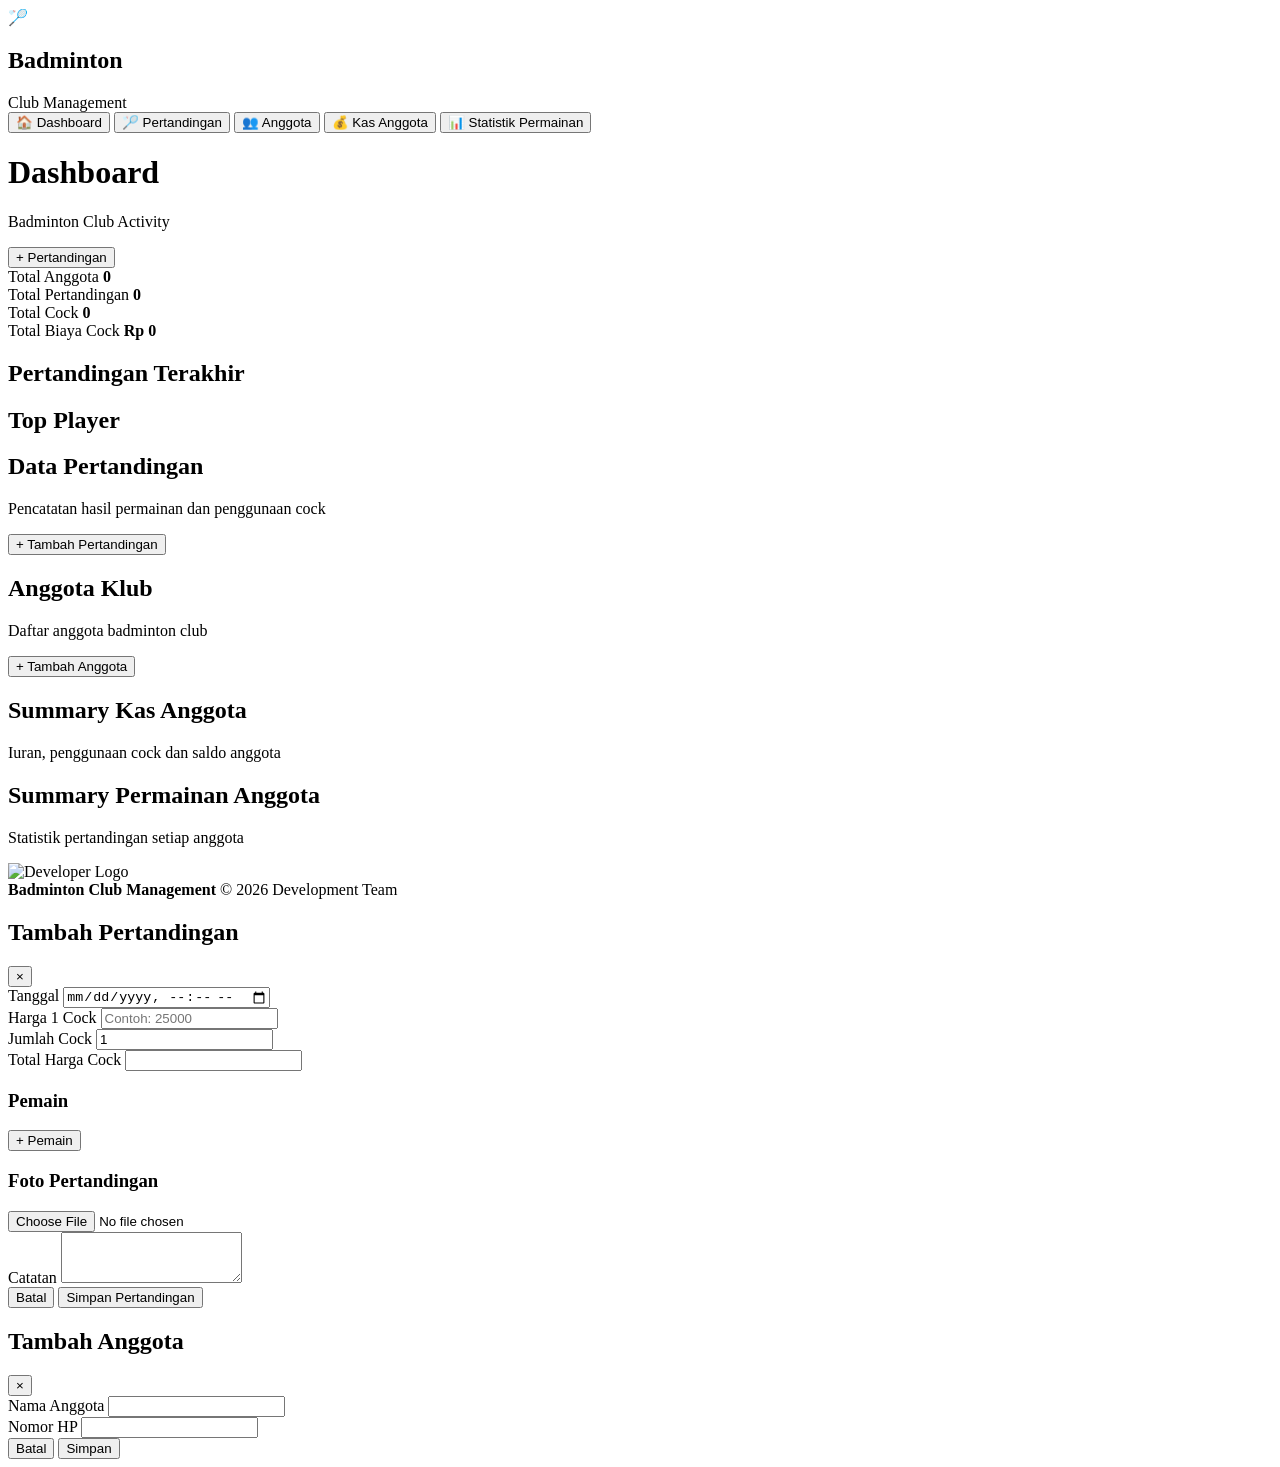
==== badminton/korlap/index.html @ 0895df70 "Add initial HTML structure for badminton club management" ====
<!DOCTYPE html>
<html lang="id">

<head>
    <meta charset="UTF-8">
    <meta name="viewport" content="width=device-width, initial-scale=1.0">

    <title>Badminton Club Management</title>

    <link rel="stylesheet" href="style.css">
</head>

<body>

    <!-- SIDEBAR -->
    <aside class="sidebar">

        <div class="brand">
            <div class="brand-icon">🏸</div>

            <div>
                <h2>Badminton</h2>
                <span>Club Management</span>
            </div>
        </div>

        <nav>

            <button class="nav-item active" data-page="dashboard">
                🏠 Dashboard
            </button>

            <button class="nav-item" data-page="matches">
                🏸 Pertandingan
            </button>

            <button class="nav-item" data-page="members">
                👥 Anggota
            </button>

            <button class="nav-item" data-page="cash">
                💰 Kas Anggota
            </button>

            <button class="nav-item" data-page="statistics">
                📊 Statistik Permainan
            </button>

        </nav>

    </aside>


    <!-- MAIN -->
    <main class="main">

        <!-- HEADER -->
        <header class="header">

            <div>
                <h1 id="pageTitle">Dashboard</h1>

                <p>
                    Badminton Club Activity
                </p>
            </div>

            <div class="header-actions">

                <button
                    class="btn primary"
                    id="addMatchBtn">
                    + Pertandingan
                </button>

            </div>

        </header>


        <!-- DASHBOARD -->
        <section id="dashboardPage" class="page">

            <div class="stats-grid">

                <div class="stat-card">
                    <span>Total Anggota</span>
                    <strong id="totalMembers">0</strong>
                </div>

                <div class="stat-card">
                    <span>Total Pertandingan</span>
                    <strong id="totalMatches">0</strong>
                </div>

                <div class="stat-card">
                    <span>Total Cock</span>
                    <strong id="totalCock">0</strong>
                </div>

                <div class="stat-card">
                    <span>Total Biaya Cock</span>
                    <strong id="totalCockCost">
                        Rp 0
                    </strong>
                </div>

            </div>


            <div class="dashboard-grid">

                <div class="card">

                    <div class="card-header">
                        <h2>Pertandingan Terakhir</h2>
                    </div>

                    <div id="recentMatches">
                    </div>

                </div>


                <div class="card">

                    <div class="card-header">
                        <h2>Top Player</h2>
                    </div>

                    <div id="topPlayers">
                    </div>

                </div>

            </div>

        </section>


        <!-- MATCHES -->
        <section
            id="matchesPage"
            class="page hidden">

            <div class="section-header">

                <div>
                    <h2>Data Pertandingan</h2>

                    <p>
                        Pencatatan hasil permainan dan penggunaan cock
                    </p>
                </div>

                <button
                    class="btn primary"
                    id="addMatchBtn2">
                    + Tambah Pertandingan
                </button>

            </div>

            <div class="card">

                <div
                    id="matchesTable"
                    class="table-wrapper">
                </div>

            </div>

        </section>


        <!-- MEMBERS -->
        <section
            id="membersPage"
            class="page hidden">

            <div class="section-header">

                <div>
                    <h2>Anggota Klub</h2>

                    <p>
                        Daftar anggota badminton club
                    </p>

                </div>

                <button
                    class="btn primary"
                    id="addMemberBtn">
                    + Tambah Anggota
                </button>

            </div>

            <div class="card">

                <div
                    id="membersTable"
                    class="table-wrapper">
                </div>

            </div>

        </section>


        <!-- CASH -->
        <section
            id="cashPage"
            class="page hidden">

            <div class="section-header">

                <div>
                    <h2>Summary Kas Anggota</h2>

                    <p>
                        Iuran, penggunaan cock dan saldo anggota
                    </p>

                </div>

            </div>

            <div class="card">

                <div
                    id="cashTable"
                    class="table-wrapper">
                </div>

            </div>

        </section>


        <!-- STATISTICS -->
        <section
            id="statisticsPage"
            class="page hidden">

            <div class="section-header">

                <div>
                    <h2>Summary Permainan Anggota</h2>

                    <p>
                        Statistik pertandingan setiap anggota
                    </p>

                </div>

            </div>

            <div class="card">

                <div
                    id="statisticsTable"
                    class="table-wrapper">
                </div>

            </div>

        </section>


        <!-- FOOTER -->
        <footer>

            <div class="footer-content">

                <div class="footer-logo">
                    <!-- Logo tim developer -->
                    <img
                        src="assets/dev-logo.png"
                        alt="Developer Logo">
                </div>

                <div>
                    <strong>
                        Badminton Club Management
                    </strong>

                    <span>
                        © 2026 Development Team
                    </span>
                </div>

            </div>

        </footer>

    </main>


    <!-- MATCH MODAL -->

    <div
        id="matchModal"
        class="modal hidden">

        <div class="modal-content">

            <div class="modal-header">

                <h2 id="matchModalTitle">
                    Tambah Pertandingan
                </h2>

                <button
                    class="close-modal"
                    id="closeMatchModal">
                    ×
                </button>

            </div>


            <form id="matchForm">

                <input
                    type="hidden"
                    id="matchId">


                <div class="form-grid">

                    <div class="form-group">

                        <label>
                            Tanggal
                        </label>

                        <input
                            type="datetime-local"
                            id="matchDate"
                            required>

                    </div>


                    <div class="form-group">

                        <label>
                            Harga 1 Cock
                        </label>

                        <input
                            type="number"
                            id="cockPrice"
                            placeholder="Contoh: 25000"
                            min="0"
                            required>

                    </div>


                    <div class="form-group">

                        <label>
                            Jumlah Cock
                        </label>

                        <input
                            type="number"
                            id="cockQty"
                            min="1"
                            value="1"
                            required>

                    </div>


                    <div class="form-group">

                        <label>
                            Total Harga Cock
                        </label>

                        <input
                            type="text"
                            id="cockTotalPreview"
                            readonly>

                    </div>

                </div>


                <div class="players-section">

                    <div class="players-header">

                        <h3>
                            Pemain
                        </h3>

                        <button
                            type="button"
                            class="btn secondary"
                            id="addPlayerBtn">
                            + Pemain
                        </button>

                    </div>

                    <div id="playersContainer"></div>

                </div>


                <!-- PHOTO -->

                <div class="photo-section">

                    <h3>
                        Foto Pertandingan
                    </h3>

                    <input
                        type="file"
                        id="matchPhoto"
                        accept="image/*">

                    <div
                        id="photoPreview"
                        class="photo-preview">
                    </div>

                </div>


                <div class="form-group">

                    <label>
                        Catatan
                    </label>

                    <textarea
                        id="matchNotes"
                        rows="3">
                    </textarea>

                </div>


                <div class="modal-footer">

                    <button
                        type="button"
                        class="btn secondary"
                        id="cancelMatchBtn">
                        Batal
                    </button>

                    <button
                        type="submit"
                        class="btn primary">
                        Simpan Pertandingan
                    </button>

                </div>

            </form>

        </div>

    </div>


    <!-- MEMBER MODAL -->

    <div
        id="memberModal"
        class="modal hidden">

        <div class="modal-content small">

            <div class="modal-header">

                <h2>
                    Tambah Anggota
                </h2>

                <button
                    class="close-modal"
                    id="closeMemberModal">
                    ×
                </button>

            </div>


            <form id="memberForm">

                <div class="form-group">

                    <label>
                        Nama Anggota
                    </label>

                    <input
                        type="text"
                        id="memberName"
                        required>

                </div>


                <div class="form-group">

                    <label>
                        Nomor HP
                    </label>

                    <input
                        type="text"
                        id="memberPhone">

                </div>


                <div class="modal-footer">

                    <button
                        type="button"
                        class="btn secondary"
                        id="cancelMemberBtn">
                        Batal
                    </button>

                    <button
                        type="submit"
                        class="btn primary">
                        Simpan
                    </button>

                </div>

            </form>

        </div>

    </div>


    <script type="module" src="script.js"></script>

</body>

</html>
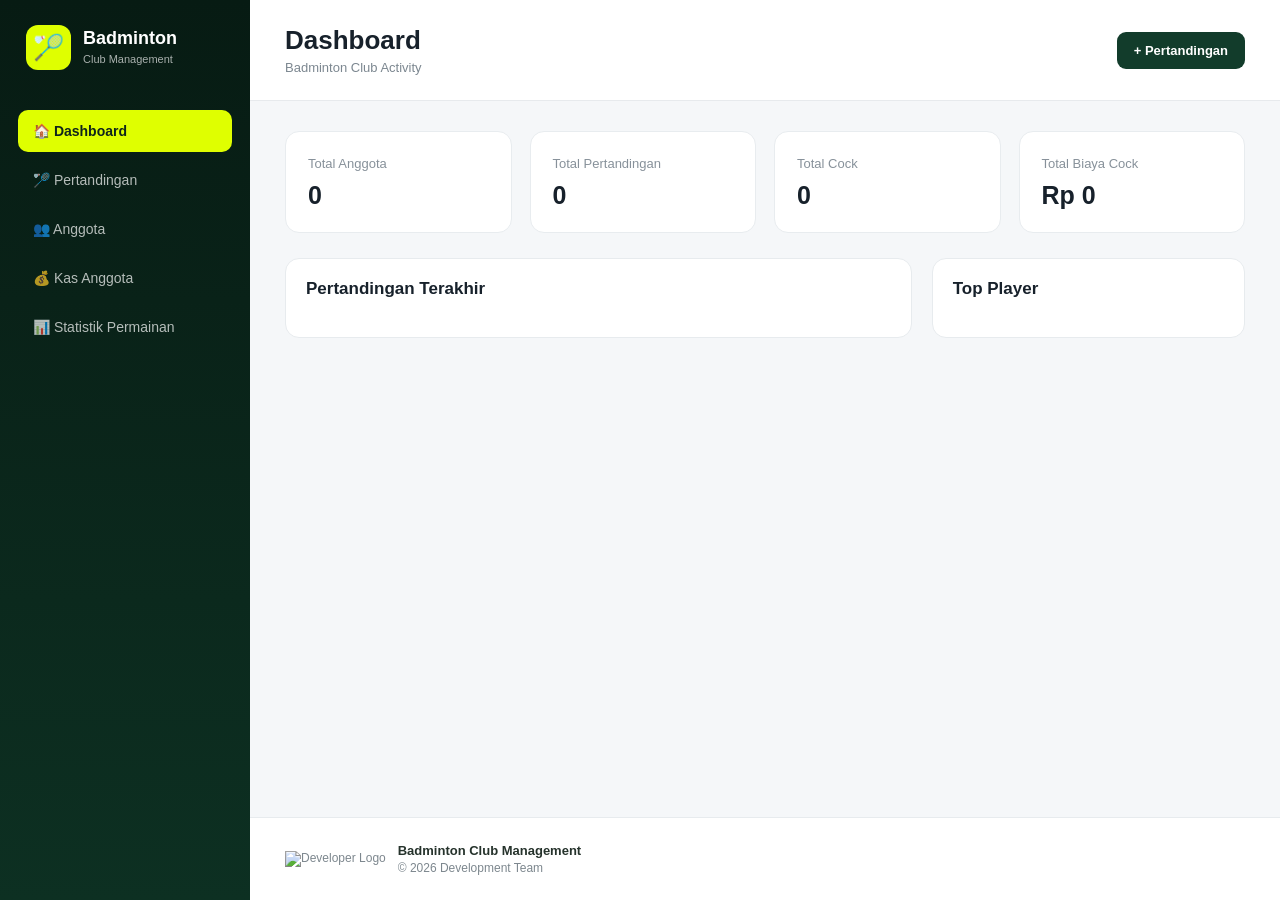
==== commit d487dadc: "Update developer logo source in index.html" ====
--- a/badminton/korlap/index.html
+++ b/badminton/korlap/index.html
@@ -277,7 +277,7 @@
                 <div class="footer-logo">
                     <!-- Logo tim developer -->
                     <img
-                        src="assets/dev-logo.png"
+                        src="https://dbsgame230490-design.github.io/liga-rea-football/lp-black.png"
                         alt="Developer Logo">
                 </div>
 
--- a/badminton/korlap/style.css
+++ b/badminton/korlap/style.css
@@ -0,0 +1,874 @@
+* {
+    box-sizing: border-box;
+    margin: 0;
+    padding: 0;
+}
+
+body {
+    font-family:
+        Inter,
+        Arial,
+        sans-serif;
+
+    background: #f5f7f9;
+
+    color: #17212b;
+}
+
+
+/* =========================
+   SIDEBAR
+========================= */
+
+.sidebar {
+
+    position: fixed;
+
+    left: 0;
+    top: 0;
+    bottom: 0;
+
+    width: 250px;
+
+    background:
+        linear-gradient(
+            180deg,
+            #071b13,
+            #0d3022
+        );
+
+    color: white;
+
+    padding: 25px 18px;
+
+    z-index: 10;
+}
+
+
+.brand {
+
+    display: flex;
+
+    align-items: center;
+
+    gap: 12px;
+
+    margin-bottom: 40px;
+
+    padding: 0 8px;
+}
+
+
+.brand-icon {
+
+    width: 45px;
+    height: 45px;
+
+    display: flex;
+
+    align-items: center;
+    justify-content: center;
+
+    background: #dfff00;
+
+    border-radius: 12px;
+
+    font-size: 25px;
+}
+
+
+.brand h2 {
+
+    font-size: 18px;
+
+}
+
+
+.brand span {
+
+    font-size: 11px;
+
+    opacity: .65;
+
+}
+
+
+nav {
+
+    display: flex;
+
+    flex-direction: column;
+
+    gap: 7px;
+}
+
+
+.nav-item {
+
+    border: none;
+
+    background: transparent;
+
+    color: rgba(255,255,255,.7);
+
+    padding: 13px 15px;
+
+    border-radius: 10px;
+
+    text-align: left;
+
+    cursor: pointer;
+
+    font-size: 14px;
+
+    transition: .2s;
+
+}
+
+
+.nav-item:hover {
+
+    background: rgba(255,255,255,.08);
+
+    color: white;
+
+}
+
+
+.nav-item.active {
+
+    background: #dfff00;
+
+    color: #10251b;
+
+    font-weight: 700;
+
+}
+
+
+/* =========================
+   MAIN
+========================= */
+
+.main {
+
+    margin-left: 250px;
+
+    min-height: 100vh;
+
+    display: flex;
+
+    flex-direction: column;
+}
+
+
+.header {
+
+    background: white;
+
+    padding: 25px 35px;
+
+    display: flex;
+
+    align-items: center;
+
+    justify-content: space-between;
+
+    border-bottom: 1px solid #e7eaed;
+}
+
+
+.header h1 {
+
+    font-size: 26px;
+
+}
+
+
+.header p {
+
+    color: #7c8790;
+
+    margin-top: 4px;
+
+    font-size: 13px;
+}
+
+
+.header-actions {
+
+    display: flex;
+
+    gap: 10px;
+}
+
+
+/* =========================
+   PAGE
+========================= */
+
+.page {
+
+    padding: 30px 35px;
+
+}
+
+
+.hidden {
+
+    display: none !important;
+
+}
+
+
+.section-header {
+
+    display: flex;
+
+    justify-content: space-between;
+
+    align-items: center;
+
+    margin-bottom: 22px;
+}
+
+
+.section-header h2 {
+
+    font-size: 21px;
+
+}
+
+
+.section-header p {
+
+    color: #89939b;
+
+    font-size: 13px;
+
+    margin-top: 5px;
+}
+
+
+/* =========================
+   BUTTON
+========================= */
+
+.btn {
+
+    border: none;
+
+    padding: 11px 17px;
+
+    border-radius: 9px;
+
+    cursor: pointer;
+
+    font-weight: 600;
+
+    font-size: 13px;
+
+    transition: .2s;
+
+}
+
+
+.btn.primary {
+
+    background: #123c2b;
+
+    color: white;
+
+}
+
+
+.btn.primary:hover {
+
+    background: #1d6045;
+
+}
+
+
+.btn.secondary {
+
+    background: #edf0f2;
+
+    color: #34404a;
+
+}
+
+
+.btn.secondary:hover {
+
+    background: #dfe4e7;
+
+}
+
+
+/* =========================
+   STATS
+========================= */
+
+.stats-grid {
+
+    display: grid;
+
+    grid-template-columns:
+        repeat(4, 1fr);
+
+    gap: 18px;
+
+    margin-bottom: 25px;
+}
+
+
+.stat-card {
+
+    background: white;
+
+    padding: 22px;
+
+    border-radius: 14px;
+
+    border: 1px solid #e8ecef;
+
+}
+
+
+.stat-card span {
+
+    color: #87919a;
+
+    font-size: 13px;
+
+}
+
+
+.stat-card strong {
+
+    display: block;
+
+    font-size: 25px;
+
+    margin-top: 9px;
+
+}
+
+
+/* =========================
+   GRID
+========================= */
+
+.dashboard-grid {
+
+    display: grid;
+
+    grid-template-columns:
+        2fr 1fr;
+
+    gap: 20px;
+}
+
+
+.card {
+
+    background: white;
+
+    border: 1px solid #e7ebee;
+
+    border-radius: 14px;
+
+    padding: 20px;
+
+}
+
+
+.card-header {
+
+    margin-bottom: 18px;
+
+}
+
+
+.card-header h2 {
+
+    font-size: 17px;
+
+}
+
+
+/* =========================
+   TABLE
+========================= */
+
+.table-wrapper {
+
+    overflow-x: auto;
+
+}
+
+
+table {
+
+    width: 100%;
+
+    border-collapse: collapse;
+
+}
+
+
+th {
+
+    text-align: left;
+
+    padding: 13px 12px;
+
+    font-size: 11px;
+
+    text-transform: uppercase;
+
+    color: #8b949c;
+
+    border-bottom: 1px solid #e7ebee;
+
+}
+
+
+td {
+
+    padding: 14px 12px;
+
+    border-bottom: 1px solid #eef0f2;
+
+    font-size: 13px;
+
+}
+
+
+tr:last-child td {
+
+    border-bottom: none;
+
+}
+
+
+.rank {
+
+    font-weight: 800;
+
+}
+
+
+.badge {
+
+    display: inline-block;
+
+    padding: 5px 9px;
+
+    border-radius: 20px;
+
+    font-size: 11px;
+
+    font-weight: 700;
+
+}
+
+
+.badge.win {
+
+    background: #e1f5e9;
+
+    color: #19723d;
+
+}
+
+
+.badge.loss {
+
+    background: #fde6e6;
+
+    color: #a83232;
+
+}
+
+
+/* =========================
+   MODAL
+========================= */
+
+.modal {
+
+    position: fixed;
+
+    inset: 0;
+
+    background: rgba(0,0,0,.55);
+
+    display: flex;
+
+    justify-content: center;
+
+    align-items: center;
+
+    padding: 20px;
+
+    z-index: 100;
+}
+
+
+.modal-content {
+
+    background: white;
+
+    width: 850px;
+
+    max-width: 100%;
+
+    max-height: 90vh;
+
+    overflow-y: auto;
+
+    border-radius: 16px;
+
+    padding: 25px;
+}
+
+
+.modal-content.small {
+
+    width: 450px;
+
+}
+
+
+.modal-header {
+
+    display: flex;
+
+    justify-content: space-between;
+
+    align-items: center;
+
+    margin-bottom: 25px;
+}
+
+
+.close-modal {
+
+    border: none;
+
+    background: transparent;
+
+    font-size: 28px;
+
+    cursor: pointer;
+
+    color: #777;
+}
+
+
+/* =========================
+   FORM
+========================= */
+
+.form-grid {
+
+    display: grid;
+
+    grid-template-columns:
+        repeat(2, 1fr);
+
+    gap: 15px;
+}
+
+
+.form-group {
+
+    display: flex;
+
+    flex-direction: column;
+
+    gap: 7px;
+
+    margin-bottom: 17px;
+}
+
+
+.form-group label {
+
+    font-size: 12px;
+
+    font-weight: 700;
+
+    color: #555f67;
+}
+
+
+input,
+textarea,
+select {
+
+    width: 100%;
+
+    border: 1px solid #dce1e5;
+
+    border-radius: 8px;
+
+    padding: 11px 12px;
+
+    font-family: inherit;
+
+    font-size: 13px;
+
+    outline: none;
+}
+
+
+input:focus,
+textarea:focus,
+select:focus {
+
+    border-color: #295e47;
+
+    box-shadow:
+        0 0 0 3px
+        rgba(41,94,71,.08);
+}
+
+
+/* =========================
+   PLAYERS
+========================= */
+
+.players-section {
+
+    margin-top: 10px;
+
+    margin-bottom: 20px;
+}
+
+
+.players-header {
+
+    display: flex;
+
+    align-items: center;
+
+    justify-content: space-between;
+
+    margin-bottom: 15px;
+}
+
+
+.player-row {
+
+    display: grid;
+
+    grid-template-columns:
+        2fr 1fr 1fr 40px;
+
+    gap: 10px;
+
+    margin-bottom: 10px;
+
+    align-items: center;
+}
+
+
+.remove-player {
+
+    border: none;
+
+    background: #ffe7e7;
+
+    color: #c33;
+
+    height: 40px;
+
+    border-radius: 8px;
+
+    cursor: pointer;
+}
+
+
+/* =========================
+   PHOTO
+========================= */
+
+.photo-section {
+
+    margin: 20px 0;
+}
+
+
+.photo-section h3 {
+
+    margin-bottom: 10px;
+
+    font-size: 15px;
+}
+
+
+.photo-preview {
+
+    margin-top: 12px;
+
+    display: grid;
+
+    grid-template-columns:
+        repeat(auto-fill, minmax(130px, 1fr));
+
+    gap: 10px;
+}
+
+
+.photo-preview img {
+
+    width: 100%;
+
+    height: 130px;
+
+    object-fit: cover;
+
+    border-radius: 10px;
+}
+
+
+/* =========================
+   FOOTER
+========================= */
+
+footer {
+
+    margin-top: auto;
+
+    padding: 25px 35px;
+
+    border-top: 1px solid #e7ebee;
+
+    background: white;
+
+}
+
+
+.footer-content {
+
+    display: flex;
+
+    align-items: center;
+
+    gap: 12px;
+
+    color: #7d878e;
+
+    font-size: 12px;
+}
+
+
+.footer-logo img {
+
+    width: 38px;
+
+    height: 38px;
+
+    object-fit: contain;
+}
+
+
+.footer-content strong {
+
+    display: block;
+
+    color: #26332c;
+
+    font-size: 13px;
+
+    margin-bottom: 3px;
+}
+
+
+/* =========================
+   RESPONSIVE
+========================= */
+
+@media (max-width: 1000px) {
+
+    .stats-grid {
+
+        grid-template-columns:
+            repeat(2, 1fr);
+
+    }
+
+    .dashboard-grid {
+
+        grid-template-columns: 1fr;
+
+    }
+
+}
+
+
+@media (max-width: 700px) {
+
+    .sidebar {
+
+        position: relative;
+
+        width: 100%;
+
+        height: auto;
+
+    }
+
+    .main {
+
+        margin-left: 0;
+
+    }
+
+    nav {
+
+        flex-direction: row;
+
+        overflow-x: auto;
+
+    }
+
+    .nav-item {
+
+        white-space: nowrap;
+
+    }
+
+    .header {
+
+        padding: 20px;
+
+    }
+
+    .page {
+
+        padding: 20px;
+
+    }
+
+    .stats-grid {
+
+        grid-template-columns: 1fr;
+
+    }
+
+    .form-grid {
+
+        grid-template-columns: 1fr;
+
+    }
+
+    .player-row {
+
+        grid-template-columns: 1fr 1fr;
+
+    }
+
+}
